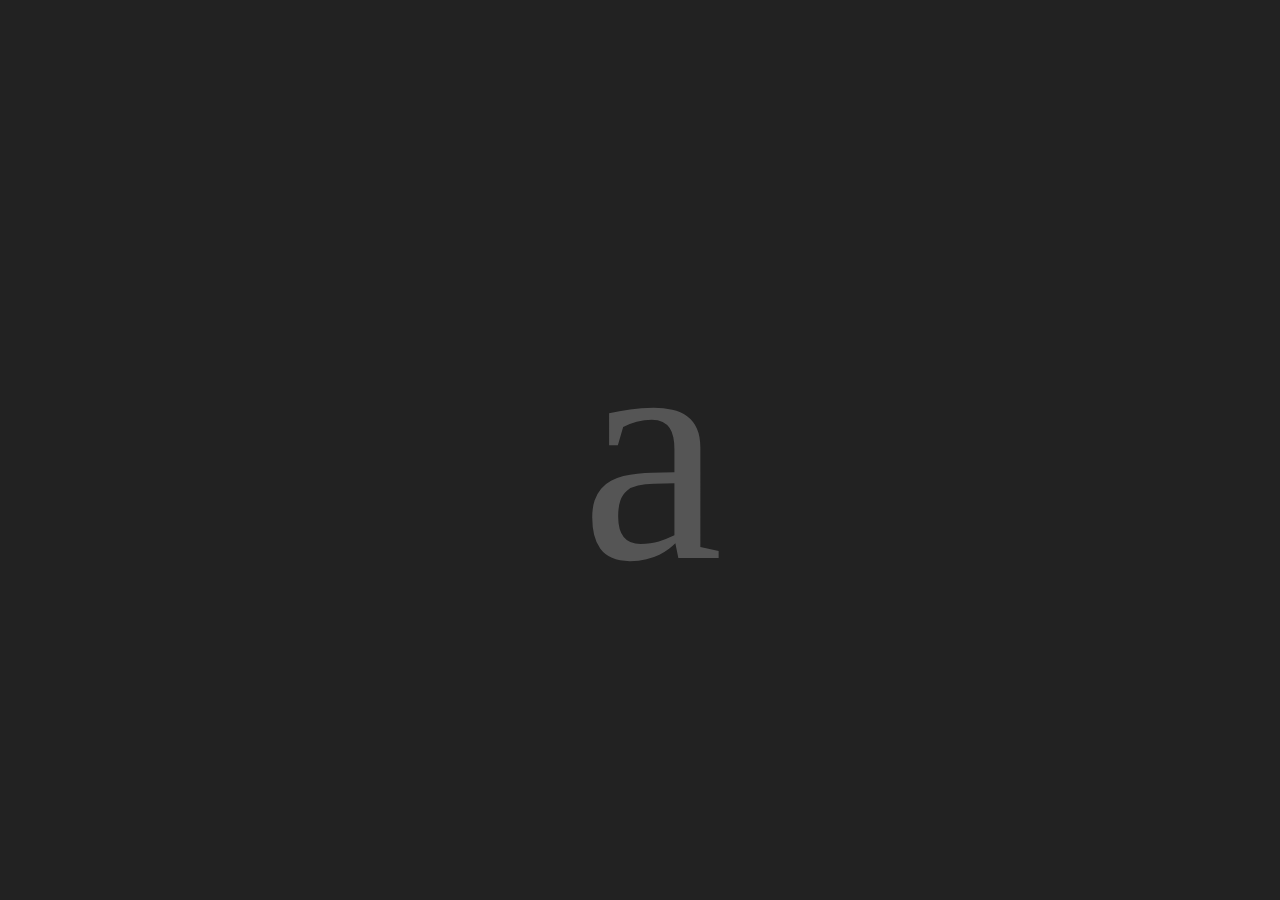
==== index.html @ d3c0097e "just the use of eventListener" ====
<!DOCTYPE html>
<html lang="en">
<head>
    <meta charset="UTF-8">
    <meta name="viewport" content="width=device-width, initial-scale=1.0">
    <title>Document</title>
    <style>
    *{
        margin: 0;
        padding: 0; 
        font-family: "Gilroy";
        box-sizing: border-box; 
    }
    html,body{
        width: 100%;    
        height: 100%;
    }
    #main{
        width: 100%;
        height: 100%;
        display: flex;
        justify-content: center;
        align-items: center;
        background-color: #222;
    }
    h1{
        color:#555;
        font-size: 20rem;
        font-weight: 400;
        user-select: none;
        letter-spacing: -1.5rem

    }
    </style>
</head>
<body>
    <div id="main">
        <h1>a</h1>
    </div>
    
    <script src="script.js"></script>
</body>
</html>
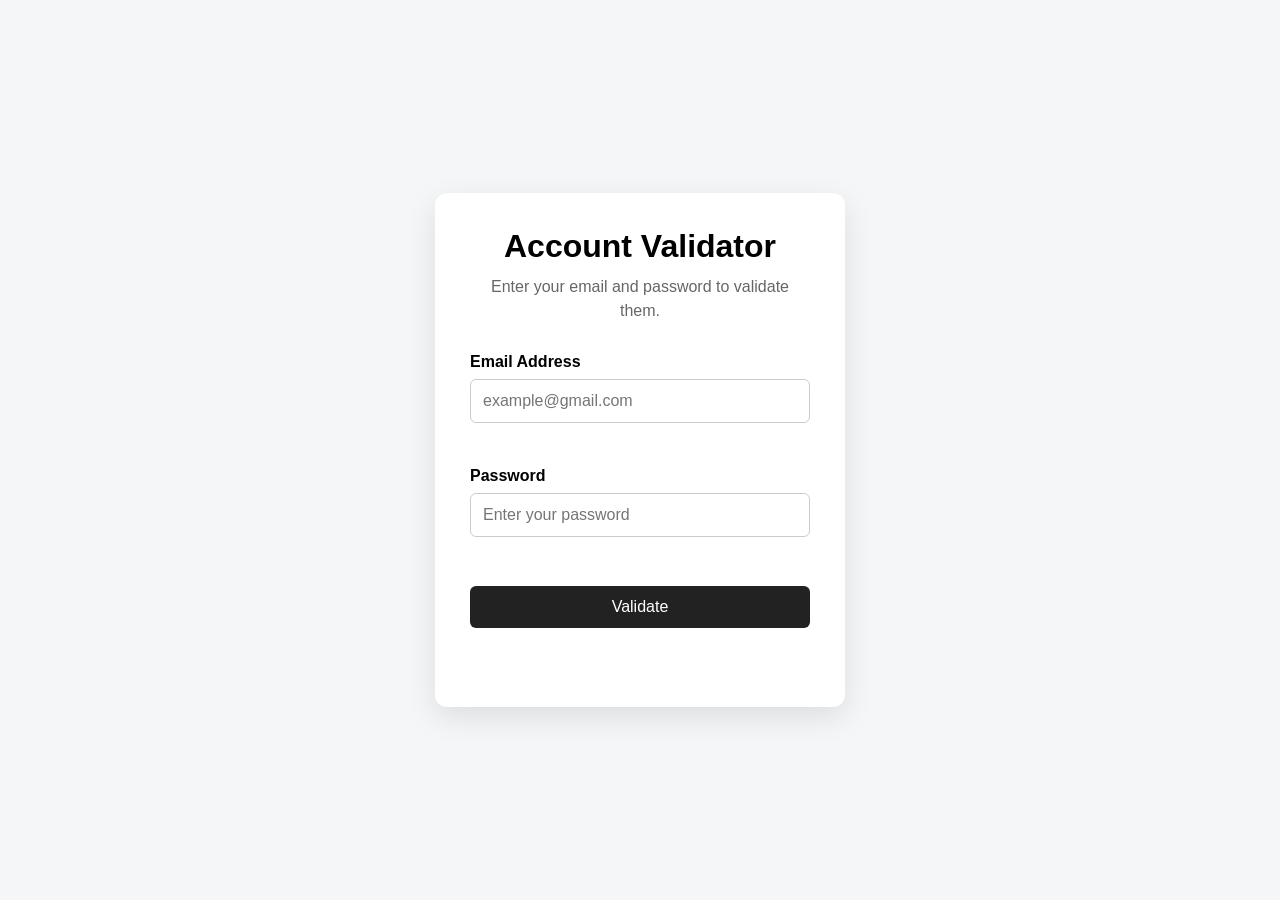
==== commit b6692046: "learning of checking validation" ====
--- a/index.html
+++ b/index.html
@@ -3,41 +3,68 @@
 <head>
     <meta charset="UTF-8">
     <meta name="viewport" content="width=device-width, initial-scale=1.0">
-    <title>Document</title>
-    <style>
-    *{
-        margin: 0;
-        padding: 0; 
-        font-family: "Gilroy";
-        box-sizing: border-box; 
-    }
-    html,body{
-        width: 100%;    
-        height: 100%;
-    }
-    #main{
-        width: 100%;
-        height: 100%;
-        display: flex;
-        justify-content: center;
-        align-items: center;
-        background-color: #222;
-    }
-    h1{
-        color:#555;
-        font-size: 20rem;
-        font-weight: 400;
-        user-select: none;
-        letter-spacing: -1.5rem
+    <title>Email & Password Validator</title>
+    <link rel="stylesheet" href="style.css">
+</head>
 
-    }
-    </style>
-</head>
 <body>
-    <div id="main">
-        <h1>a</h1>
+
+    <div class="container">
+
+        <div class="validator-card">
+
+            <h1>Account Validator</h1>
+
+            <p class="subtitle">
+                Enter your email and password to validate them.
+            </p>
+
+            <form autocomplete= "off" id="validationForm">
+
+               
+                <div class="input-group">
+                    <label for="email">Email Address</label>
+
+                    <input
+                        type="email"
+                        id="email"
+                        name="email"
+                        placeholder="example@gmail.com"
+                        autocomplete="off"
+                    >
+
+                    <small id="emailError"></small>
+                </div>
+
+
+               
+                <div class="input-group">
+                    <label for="password">Password</label>
+
+                    <input
+                        type="password"
+                        id="password"
+                        name="password"
+                        placeholder="Enter your password"
+                    >
+
+                    <small id="passwordError"></small>
+                </div>
+
+
+                <button type="submit">
+                    Validate
+                </button>
+
+            </form>
+
+            <div id="result"></div>
+
+        </div>
+
     </div>
-    
+
     <script src="script.js"></script>
+
 </body>
 </html>
--- a/style.css
+++ b/style.css
@@ -0,0 +1,127 @@
+* {
+    margin: 0;
+    padding: 0;
+    box-sizing: border-box;
+}
+
+body {
+    font-family: Arial, sans-serif;
+    background: #f4f6f8;
+
+    min-height: 100vh;
+
+    display: flex;
+    justify-content: center;
+    align-items: center;
+}
+
+.container {
+    width: 100%;
+    max-width: 450px;
+    padding: 20px;
+}
+
+.validator-card {
+    background: white;
+
+    padding: 35px;
+
+    border-radius: 12px;
+
+    box-shadow: 0 10px 30px rgba(0, 0, 0, 0.1);
+}
+
+h1 {
+    text-align: center;
+    margin-bottom: 10px;
+}
+
+.subtitle {
+    text-align: center;
+    color: #666;
+
+    line-height: 1.5;
+
+    margin-bottom: 30px;
+}
+
+.input-group {
+    margin-bottom: 20px;
+}
+
+label {
+    display: block;
+
+    margin-bottom: 8px;
+
+    font-weight: 600;
+}
+
+input {
+    width: 100%;
+
+    padding: 12px;
+
+    border: 1px solid #ccc;
+
+    border-radius: 6px;
+
+    font-size: 16px;
+
+    outline: none;
+}
+
+input:focus {
+    border-color: #333;
+}
+
+input:invalid {
+    /* Don't worry about this yet.
+       You can remove it if you don't want
+       browser validation styling. */
+}
+
+button {
+    width: 100%;
+
+    padding: 12px;
+
+    margin-top: 5px;
+
+    border: none;
+
+    border-radius: 6px;
+
+    background: #222;
+
+    color: white;
+
+    font-size: 16px;
+
+    cursor: pointer;
+}
+
+button:hover {
+    background: #444;
+}
+
+small {
+    display: block;
+
+    margin-top: 6px;
+
+    min-height: 18px;
+
+    font-size: 13px;
+}
+
+#result {
+    text-align: center;
+
+    margin-top: 20px;
+
+    font-weight: 600;
+
+    min-height: 24px;
+    color : red;
+}
